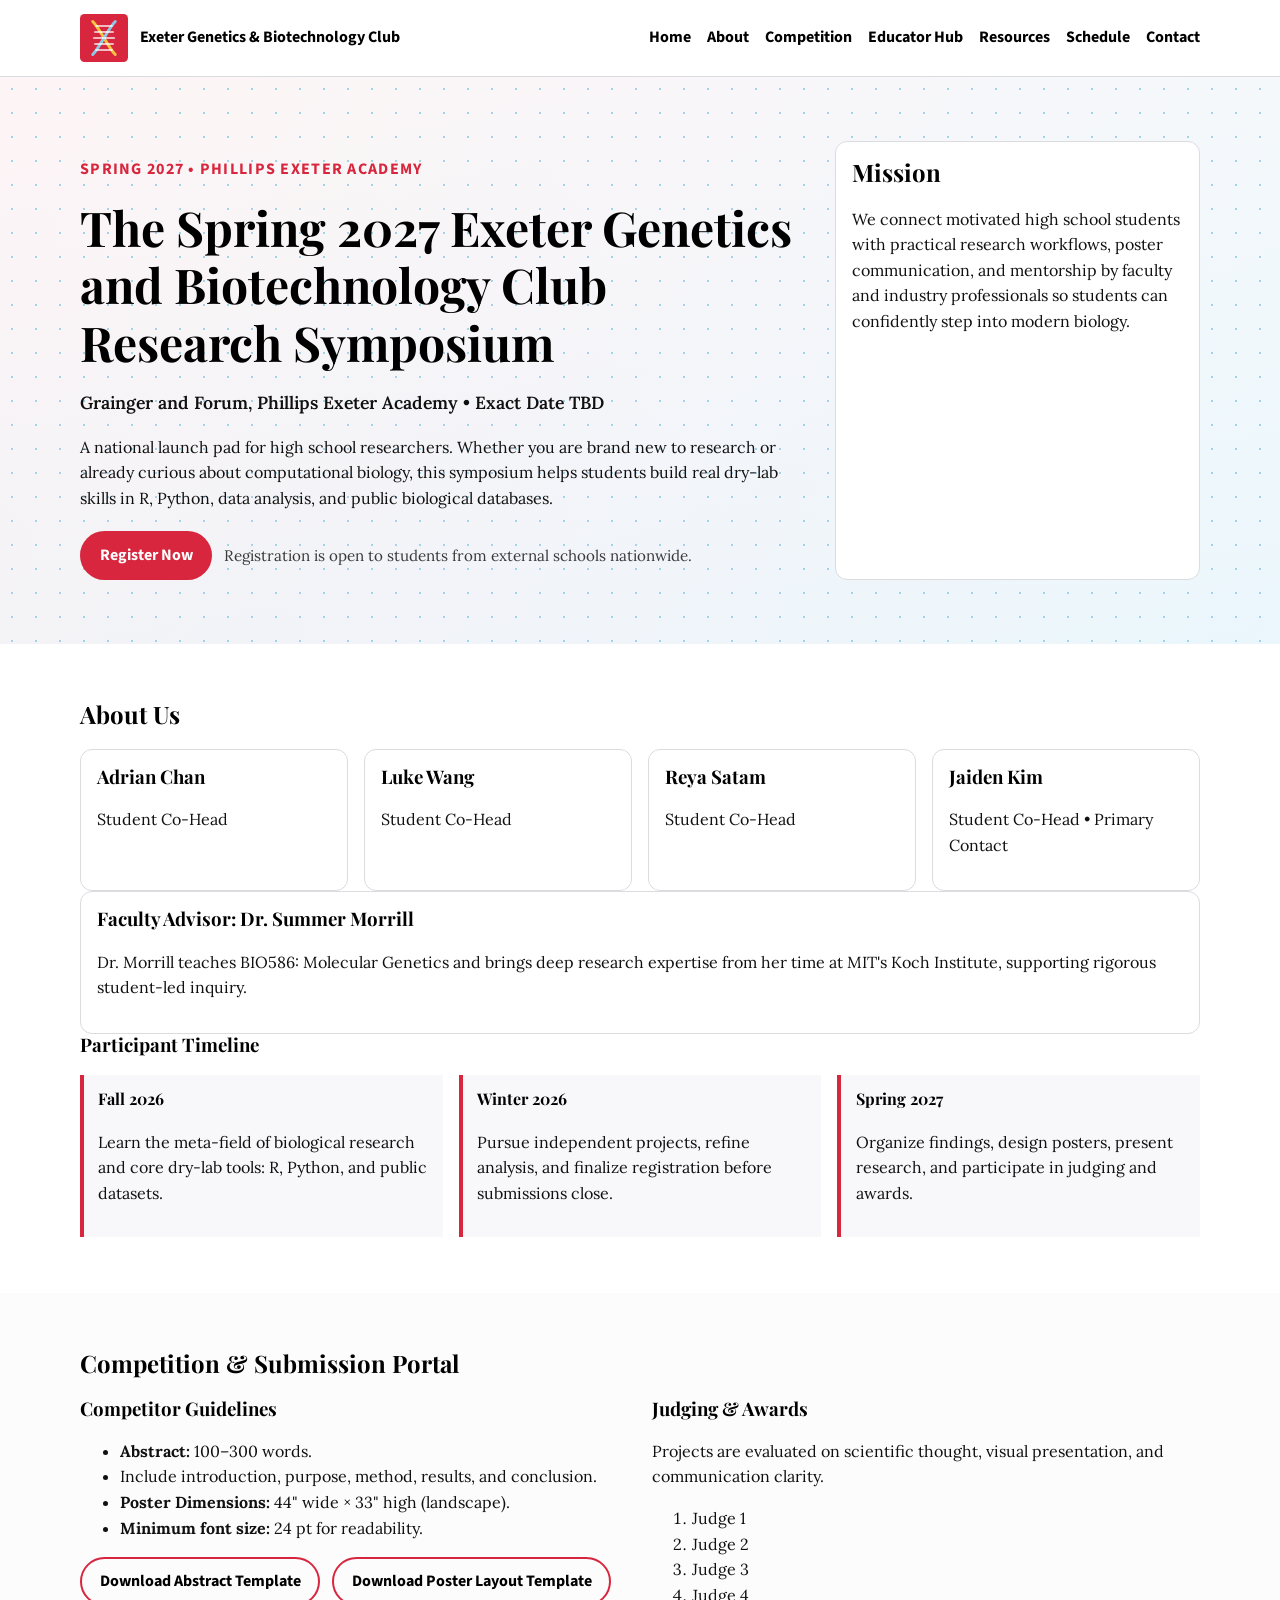
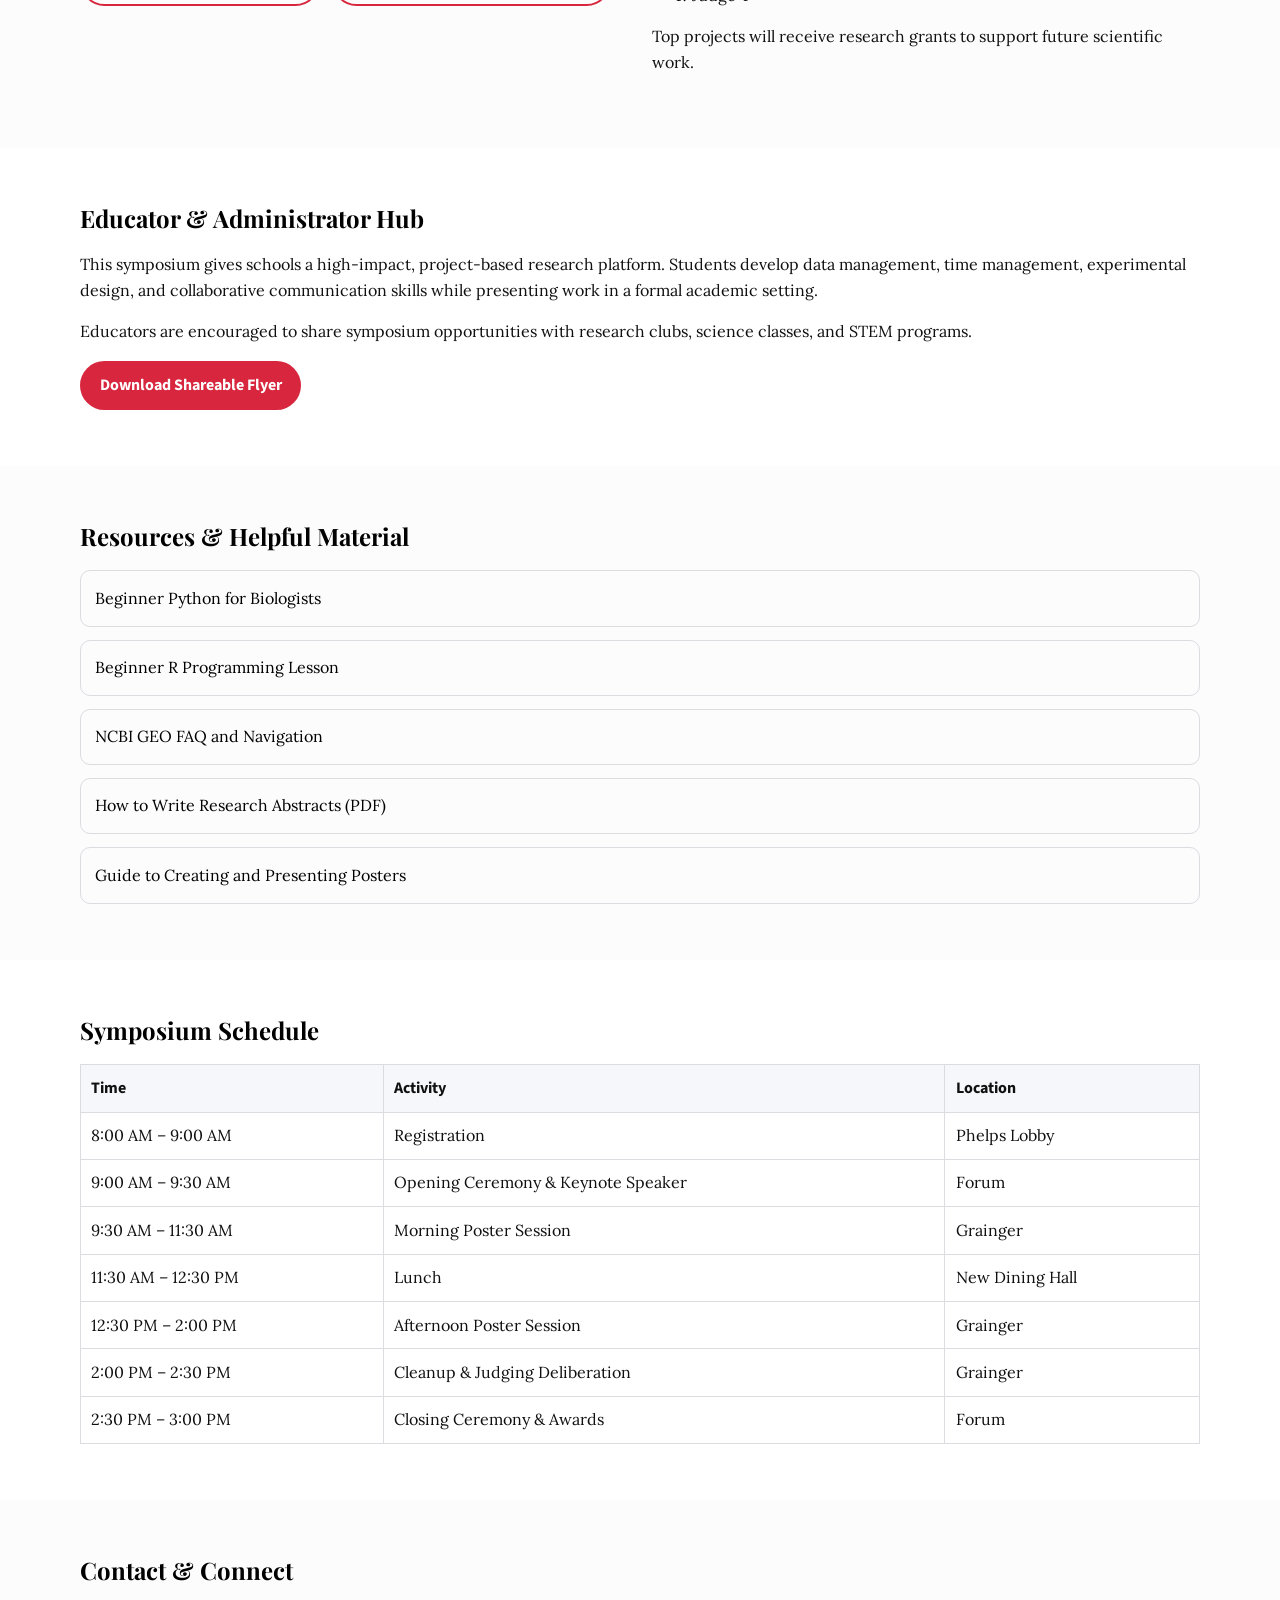
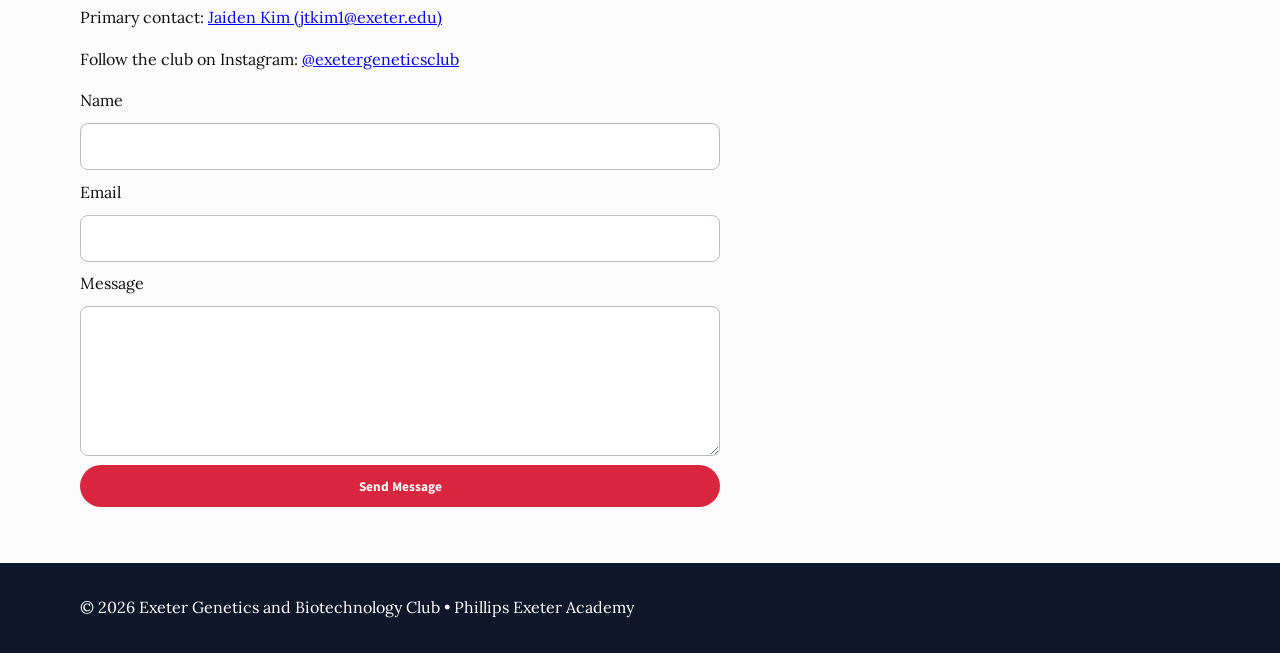
==== index.html @ 57d0a927 "Build complete symposium website for Spring 2027" ====
<!DOCTYPE html>
<html lang="en">
  <head>
    <meta charset="UTF-8" />
    <meta name="viewport" content="width=device-width, initial-scale=1.0" />
    <title>Exeter Genetics & Biotechnology Club Symposium 2027</title>
    <meta
      name="description"
      content="Official site for the Spring 2027 Exeter Genetics and Biotechnology Club Research Symposium at Phillips Exeter Academy."
    />
    <link rel="preconnect" href="https://fonts.googleapis.com" />
    <link rel="preconnect" href="https://fonts.gstatic.com" crossorigin />
    <link
      href="https://fonts.googleapis.com/css2?family=Playfair+Display:wght@600;700;800&family=Source+Sans+3:wght@600;700&family=Lora:wght@400;500;600&display=swap"
      rel="stylesheet"
    />
    <link rel="stylesheet" href="styles.css" />
  </head>
  <body>
    <header class="site-header" id="top">
      <div class="container nav-wrap">
        <a class="brand" href="#top">
          <img src="assets/club-logo.svg" alt="Exeter Genetics and Biotechnology Club logo" />
          <span>Exeter Genetics & Biotechnology Club</span>
        </a>
        <button class="menu-toggle" aria-expanded="false" aria-controls="site-nav">Menu</button>
        <nav id="site-nav" class="site-nav" aria-label="Main navigation">
          <a href="#home">Home</a>
          <a href="#about">About</a>
          <a href="#submission">Competition</a>
          <a href="#educators">Educator Hub</a>
          <a href="#resources">Resources</a>
          <a href="#schedule">Schedule</a>
          <a href="#contact">Contact</a>
        </nav>
      </div>
    </header>

    <main>
      <section id="home" class="hero">
        <div class="dna-bg" aria-hidden="true"></div>
        <div class="container hero-grid">
          <div>
            <p class="eyebrow">Spring 2027 • Phillips Exeter Academy</p>
            <h1>The Spring 2027 Exeter Genetics and Biotechnology Club Research Symposium</h1>
            <p class="lead">Grainger and Forum, Phillips Exeter Academy • Exact Date TBD</p>
            <p>
              A national launch pad for high school researchers. Whether you are brand new to research or already curious
              about computational biology, this symposium helps students build real dry-lab skills in R, Python,
              data analysis, and public biological databases.
            </p>
            <div class="cta-row">
              <a class="btn btn-primary" href="#submission">Register Now</a>
              <span class="open-tag">Registration is open to students from external schools nationwide.</span>
            </div>
          </div>
          <aside class="hero-card">
            <h2>Mission</h2>
            <p>
              We connect motivated high school students with practical research workflows, poster communication,
              and mentorship by faculty and industry professionals so students can confidently step into modern biology.
            </p>
          </aside>
        </div>
      </section>

      <section id="about" class="section">
        <div class="container">
          <h2>About Us</h2>
          <div class="cards four">
            <article class="card">
              <h3>Adrian Chan</h3>
              <p>Student Co-Head</p>
            </article>
            <article class="card">
              <h3>Luke Wang</h3>
              <p>Student Co-Head</p>
            </article>
            <article class="card">
              <h3>Reya Satam</h3>
              <p>Student Co-Head</p>
            </article>
            <article class="card">
              <h3>Jaiden Kim</h3>
              <p>Student Co-Head • Primary Contact</p>
            </article>
          </div>
          <article class="advisor">
            <h3>Faculty Advisor: Dr. Summer Morrill</h3>
            <p>
              Dr. Morrill teaches BIO586: Molecular Genetics and brings deep research expertise from her time at MIT's Koch
              Institute, supporting rigorous student-led inquiry.
            </p>
          </article>

          <h3>Participant Timeline</h3>
          <div class="timeline">
            <article>
              <h4>Fall 2026</h4>
              <p>Learn the meta-field of biological research and core dry-lab tools: R, Python, and public datasets.</p>
            </article>
            <article>
              <h4>Winter 2026</h4>
              <p>Pursue independent projects, refine analysis, and finalize registration before submissions close.</p>
            </article>
            <article>
              <h4>Spring 2027</h4>
              <p>Organize findings, design posters, present research, and participate in judging and awards.</p>
            </article>
          </div>
        </div>
      </section>

      <section id="submission" class="section alt">
        <div class="container">
          <h2>Competition & Submission Portal</h2>
          <div class="grid-two">
            <article>
              <h3>Competitor Guidelines</h3>
              <ul>
                <li><strong>Abstract:</strong> 100–300 words.</li>
                <li>Include introduction, purpose, method, results, and conclusion.</li>
                <li><strong>Poster Dimensions:</strong> 44&quot; wide × 33&quot; high (landscape).</li>
                <li><strong>Minimum font size:</strong> 24 pt for readability.</li>
              </ul>
              <a class="btn btn-outline" href="downloads/abstract-template.md" download>Download Abstract Template</a>
              <a class="btn btn-outline" href="downloads/poster-layout-template.md" download>Download Poster Layout Template</a>
            </article>
            <article>
              <h3>Judging & Awards</h3>
              <p>Projects are evaluated on scientific thought, visual presentation, and communication clarity.</p>
              <ol>
                <li>Judge 1</li>
                <li>Judge 2</li>
                <li>Judge 3</li>
                <li>Judge 4</li>
              </ol>
              <p>Top projects will receive research grants to support future scientific work.</p>
            </article>
          </div>
        </div>
      </section>

      <section id="educators" class="section">
        <div class="container">
          <h2>Educator & Administrator Hub</h2>
          <p>
            This symposium gives schools a high-impact, project-based research platform. Students develop data
            management, time management, experimental design, and collaborative communication skills while presenting work
            in a formal academic setting.
          </p>
          <p>
            Educators are encouraged to share symposium opportunities with research clubs, science classes, and STEM programs.
          </p>
          <a class="btn btn-primary" href="downloads/educator-flyer.txt" download>Download Shareable Flyer</a>
        </div>
      </section>

      <section id="resources" class="section alt">
        <div class="container">
          <h2>Resources & Helpful Material</h2>
          <div class="resource-list">
            <a href="https://www.pythonforbiologists.org/" target="_blank" rel="noreferrer">Beginner Python for Biologists</a>
            <a href="https://bioinformatics.ccr.cancer.gov/docs/rintro/Lesson_1/" target="_blank" rel="noreferrer">Beginner R Programming Lesson</a>
            <a href="https://www.ncbi.nlm.nih.gov/geo/info/faq.html" target="_blank" rel="noreferrer">NCBI GEO FAQ and Navigation</a>
            <a href="https://www.sjsu.edu/writingcenter/docs/handouts/Abstracts.pdf" target="_blank" rel="noreferrer">How to Write Research Abstracts (PDF)</a>
            <a href="https://www.davidsongifted.org/gifted-blog/creating-and-presenting-research-posters/" target="_blank" rel="noreferrer">Guide to Creating and Presenting Posters</a>
          </div>
        </div>
      </section>

      <section id="schedule" class="section">
        <div class="container">
          <h2>Symposium Schedule</h2>
          <div class="table-wrap">
            <table>
              <thead>
                <tr>
                  <th>Time</th>
                  <th>Activity</th>
                  <th>Location</th>
                </tr>
              </thead>
              <tbody>
                <tr><td>8:00 AM – 9:00 AM</td><td>Registration</td><td>Phelps Lobby</td></tr>
                <tr><td>9:00 AM – 9:30 AM</td><td>Opening Ceremony &amp; Keynote Speaker</td><td>Forum</td></tr>
                <tr><td>9:30 AM – 11:30 AM</td><td>Morning Poster Session</td><td>Grainger</td></tr>
                <tr><td>11:30 AM – 12:30 PM</td><td>Lunch</td><td>New Dining Hall</td></tr>
                <tr><td>12:30 PM – 2:00 PM</td><td>Afternoon Poster Session</td><td>Grainger</td></tr>
                <tr><td>2:00 PM – 2:30 PM</td><td>Cleanup &amp; Judging Deliberation</td><td>Grainger</td></tr>
                <tr><td>2:30 PM – 3:00 PM</td><td>Closing Ceremony &amp; Awards</td><td>Forum</td></tr>
              </tbody>
            </table>
          </div>
        </div>
      </section>

      <section id="contact" class="section alt">
        <div class="container">
          <h2>Contact & Connect</h2>
          <p>
            Primary contact: <a href="mailto:jtkim1@exeter.edu">Jaiden Kim (jtkim1@exeter.edu)</a>
          </p>
          <p>
            Follow the club on Instagram:
            <a href="https://www.instagram.com/exetergeneticsclub/" target="_blank" rel="noreferrer">@exetergeneticsclub</a>
          </p>

          <form class="contact-form" action="#" method="post">
            <label for="name">Name</label>
            <input id="name" name="name" type="text" required />

            <label for="email">Email</label>
            <input id="email" name="email" type="email" required />

            <label for="message">Message</label>
            <textarea id="message" name="message" rows="5" required></textarea>

            <button class="btn btn-primary" type="submit">Send Message</button>
          </form>
        </div>
      </section>
    </main>

    <footer class="site-footer">
      <div class="container">
        <p>© 2026 Exeter Genetics and Biotechnology Club • Phillips Exeter Academy</p>
      </div>
    </footer>

    <script src="script.js"></script>
  </body>
</html>
---- styles.css ----
:root {
  --red: #d7263d;
  --light-blue: #8ecae6;
  --text: #101010;
  --muted: #3a3a3a;
  --bg: #ffffff;
  --card: #f8f8fa;
  --border: #dadce0;
}

* {
  box-sizing: border-box;
}

body {
  margin: 0;
  color: var(--text);
  background: var(--bg);
  font-family: 'Lora', Georgia, serif;
  line-height: 1.6;
}

h1,
h2,
h3,
h4 {
  margin-top: 0;
  color: #000;
  font-family: 'Playfair Display', Georgia, serif;
  line-height: 1.2;
}

.container {
  width: min(1120px, 92%);
  margin: 0 auto;
}

.site-header {
  position: sticky;
  top: 0;
  z-index: 999;
  background: #fff;
  border-bottom: 1px solid var(--border);
}

.nav-wrap {
  min-height: 76px;
  display: flex;
  align-items: center;
  justify-content: space-between;
  gap: 1rem;
}

.brand {
  display: flex;
  align-items: center;
  gap: 0.75rem;
  color: #000;
  text-decoration: none;
  font-family: 'Source Sans 3', Arial, sans-serif;
  font-weight: 700;
}

.brand img {
  width: 48px;
  height: 48px;
}

.site-nav {
  display: flex;
  gap: 1rem;
  flex-wrap: wrap;
}

.site-nav a {
  font-family: 'Source Sans 3', Arial, sans-serif;
  color: #000;
  text-decoration: none;
  font-weight: 700;
}

.menu-toggle {
  display: none;
}

.hero {
  background: linear-gradient(170deg, #fff 10%, #f4fbff 100%);
  padding: 4rem 0;
  position: relative;
  overflow: clip;
}

.dna-bg {
  position: absolute;
  inset: 0;
  background-image: radial-gradient(var(--light-blue) 1px, transparent 1px),
    linear-gradient(120deg, rgba(215, 38, 61, 0.06), rgba(142, 202, 230, 0.1));
  background-size: 24px 24px, cover;
  opacity: 0.8;
  pointer-events: none;
}

.hero-grid {
  position: relative;
  display: grid;
  grid-template-columns: 2fr 1fr;
  gap: 1.5rem;
}

.eyebrow {
  color: var(--red);
  font-family: 'Source Sans 3', Arial, sans-serif;
  text-transform: uppercase;
  letter-spacing: 0.08em;
  font-weight: 700;
}

h1 {
  font-size: clamp(2rem, 4vw, 3rem);
  margin-bottom: 0.5rem;
}

.lead {
  font-size: 1.1rem;
  font-weight: 600;
}

.cta-row {
  display: flex;
  flex-wrap: wrap;
  align-items: center;
  gap: 0.75rem;
  margin-top: 1.25rem;
}

.open-tag {
  font-size: 0.95rem;
  color: var(--muted);
}

.hero-card,
.card,
.advisor {
  border: 1px solid var(--border);
  background: #fff;
  border-radius: 12px;
  padding: 1rem;
}

.section {
  padding: 3.5rem 0;
}

.alt {
  background: #fcfcfd;
}

.cards {
  display: grid;
  gap: 1rem;
}

.cards.four {
  grid-template-columns: repeat(4, minmax(0, 1fr));
}

.timeline {
  margin-top: 1rem;
  display: grid;
  gap: 1rem;
  grid-template-columns: repeat(3, minmax(0, 1fr));
}

.timeline article {
  background: var(--card);
  border-left: 4px solid var(--red);
  padding: 0.9rem;
}

.grid-two {
  display: grid;
  grid-template-columns: repeat(2, minmax(0, 1fr));
  gap: 1.5rem;
}

.btn {
  display: inline-block;
  font-family: 'Source Sans 3', Arial, sans-serif;
  font-weight: 700;
  text-decoration: none;
  border-radius: 999px;
  padding: 0.6rem 1.1rem;
  border: 2px solid transparent;
  cursor: pointer;
}

.btn-primary {
  background: var(--red);
  color: #fff;
}

.btn-primary:hover,
.btn-primary:focus-visible {
  background: #b61f31;
}

.btn-outline {
  border-color: var(--red);
  color: #000;
  margin-right: 0.5rem;
  margin-bottom: 0.5rem;
}

.resource-list {
  display: grid;
  gap: 0.8rem;
}

.resource-list a {
  border: 1px solid var(--border);
  padding: 0.9rem;
  border-radius: 10px;
  color: #000;
  text-decoration: none;
}

.table-wrap {
  overflow-x: auto;
}

table {
  width: 100%;
  border-collapse: collapse;
}

th,
td {
  border: 1px solid var(--border);
  padding: 0.65rem;
  text-align: left;
}

th {
  background: #f5f7fa;
  font-family: 'Source Sans 3', Arial, sans-serif;
}

.contact-form {
  margin-top: 1rem;
  display: grid;
  gap: 0.6rem;
  max-width: 640px;
}

input,
textarea {
  border: 1px solid #b8bdc7;
  border-radius: 8px;
  padding: 0.6rem;
  font: inherit;
}

.site-footer {
  background: #0f172a;
  color: #fff;
  padding: 1rem 0;
}

@media (max-width: 900px) {
  .hero-grid,
  .grid-two,
  .timeline,
  .cards.four {
    grid-template-columns: 1fr;
  }

  .menu-toggle {
    display: block;
    border: 1px solid var(--border);
    background: #fff;
    border-radius: 8px;
    padding: 0.35rem 0.65rem;
    font-family: 'Source Sans 3', Arial, sans-serif;
    font-weight: 700;
  }

  .site-nav {
    display: none;
    width: 100%;
    flex-direction: column;
    padding-bottom: 0.8rem;
  }

  .site-nav.open {
    display: flex;
  }

  .nav-wrap {
    flex-wrap: wrap;
  }
}
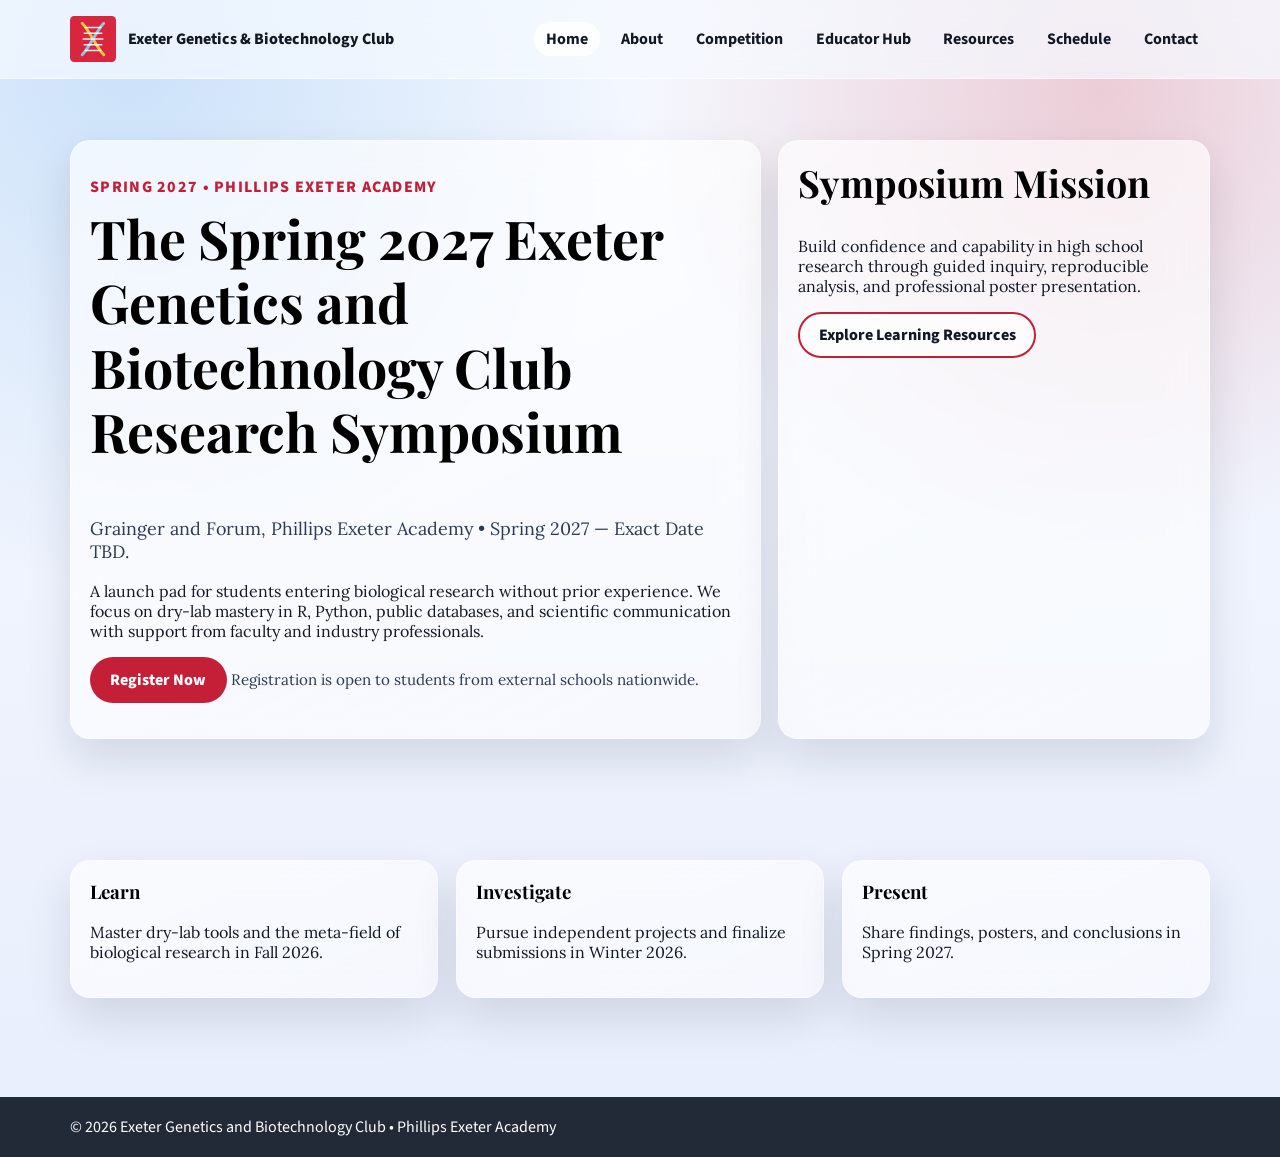
==== commit 46c9d3ac: "Convert symposium site to multi-page liquid-glass design" ====
--- a/index.html
+++ b/index.html
@@ -3,231 +3,54 @@
   <head>
     <meta charset="UTF-8" />
     <meta name="viewport" content="width=device-width, initial-scale=1.0" />
-    <title>Exeter Genetics & Biotechnology Club Symposium 2027</title>
-    <meta
-      name="description"
-      content="Official site for the Spring 2027 Exeter Genetics and Biotechnology Club Research Symposium at Phillips Exeter Academy."
-    />
+    <title>Home | Exeter Genetics Symposium 2027</title>
     <link rel="preconnect" href="https://fonts.googleapis.com" />
     <link rel="preconnect" href="https://fonts.gstatic.com" crossorigin />
-    <link
-      href="https://fonts.googleapis.com/css2?family=Playfair+Display:wght@600;700;800&family=Source+Sans+3:wght@600;700&family=Lora:wght@400;500;600&display=swap"
-      rel="stylesheet"
-    />
+    <link href="https://fonts.googleapis.com/css2?family=Playfair+Display:wght@600;700;800&family=Source+Sans+3:wght@600;700;800&family=Lora:wght@400;500;600&display=swap" rel="stylesheet" />
     <link rel="stylesheet" href="styles.css" />
   </head>
   <body>
-    <header class="site-header" id="top">
+    <header class="site-header">
       <div class="container nav-wrap">
-        <a class="brand" href="#top">
-          <img src="assets/club-logo.svg" alt="Exeter Genetics and Biotechnology Club logo" />
-          <span>Exeter Genetics & Biotechnology Club</span>
-        </a>
+        <a class="brand" href="index.html"><img src="assets/club-logo.svg" alt="Club logo" /><span>Exeter Genetics & Biotechnology Club</span></a>
         <button class="menu-toggle" aria-expanded="false" aria-controls="site-nav">Menu</button>
         <nav id="site-nav" class="site-nav" aria-label="Main navigation">
-          <a href="#home">Home</a>
-          <a href="#about">About</a>
-          <a href="#submission">Competition</a>
-          <a href="#educators">Educator Hub</a>
-          <a href="#resources">Resources</a>
-          <a href="#schedule">Schedule</a>
-          <a href="#contact">Contact</a>
+          <a href="index.html">Home</a><a href="about.html">About</a><a href="competition.html">Competition</a><a href="educators.html">Educator Hub</a><a href="resources.html">Resources</a><a href="schedule.html">Schedule</a><a href="contact.html">Contact</a>
         </nav>
       </div>
     </header>
 
     <main>
-      <section id="home" class="hero">
-        <div class="dna-bg" aria-hidden="true"></div>
+      <section class="page-hero">
         <div class="container hero-grid">
-          <div>
+          <article class="glass">
             <p class="eyebrow">Spring 2027 • Phillips Exeter Academy</p>
             <h1>The Spring 2027 Exeter Genetics and Biotechnology Club Research Symposium</h1>
-            <p class="lead">Grainger and Forum, Phillips Exeter Academy • Exact Date TBD</p>
+            <p class="subtitle">Grainger and Forum, Phillips Exeter Academy • Spring 2027 — Exact Date TBD.</p>
+            <p>A launch pad for students entering biological research without prior experience. We focus on dry-lab mastery in R, Python, public databases, and scientific communication with support from faculty and industry professionals.</p>
             <p>
-              A national launch pad for high school researchers. Whether you are brand new to research or already curious
-              about computational biology, this symposium helps students build real dry-lab skills in R, Python,
-              data analysis, and public biological databases.
+              <a class="btn btn-primary" href="competition.html">Register Now</a>
+              <span class="note">Registration is open to students from external schools nationwide.</span>
             </p>
-            <div class="cta-row">
-              <a class="btn btn-primary" href="#submission">Register Now</a>
-              <span class="open-tag">Registration is open to students from external schools nationwide.</span>
-            </div>
-          </div>
-          <aside class="hero-card">
-            <h2>Mission</h2>
-            <p>
-              We connect motivated high school students with practical research workflows, poster communication,
-              and mentorship by faculty and industry professionals so students can confidently step into modern biology.
-            </p>
+          </article>
+          <aside class="glass">
+            <h2>Symposium Mission</h2>
+            <p>Build confidence and capability in high school research through guided inquiry, reproducible analysis, and professional poster presentation.</p>
+            <p><a class="btn btn-secondary" href="resources.html">Explore Learning Resources</a></p>
           </aside>
         </div>
       </section>
 
-      <section id="about" class="section">
-        <div class="container">
-          <h2>About Us</h2>
-          <div class="cards four">
-            <article class="card">
-              <h3>Adrian Chan</h3>
-              <p>Student Co-Head</p>
-            </article>
-            <article class="card">
-              <h3>Luke Wang</h3>
-              <p>Student Co-Head</p>
-            </article>
-            <article class="card">
-              <h3>Reya Satam</h3>
-              <p>Student Co-Head</p>
-            </article>
-            <article class="card">
-              <h3>Jaiden Kim</h3>
-              <p>Student Co-Head • Primary Contact</p>
-            </article>
-          </div>
-          <article class="advisor">
-            <h3>Faculty Advisor: Dr. Summer Morrill</h3>
-            <p>
-              Dr. Morrill teaches BIO586: Molecular Genetics and brings deep research expertise from her time at MIT's Koch
-              Institute, supporting rigorous student-led inquiry.
-            </p>
-          </article>
-
-          <h3>Participant Timeline</h3>
-          <div class="timeline">
-            <article>
-              <h4>Fall 2026</h4>
-              <p>Learn the meta-field of biological research and core dry-lab tools: R, Python, and public datasets.</p>
-            </article>
-            <article>
-              <h4>Winter 2026</h4>
-              <p>Pursue independent projects, refine analysis, and finalize registration before submissions close.</p>
-            </article>
-            <article>
-              <h4>Spring 2027</h4>
-              <p>Organize findings, design posters, present research, and participate in judging and awards.</p>
-            </article>
-          </div>
-        </div>
-      </section>
-
-      <section id="submission" class="section alt">
-        <div class="container">
-          <h2>Competition & Submission Portal</h2>
-          <div class="grid-two">
-            <article>
-              <h3>Competitor Guidelines</h3>
-              <ul>
-                <li><strong>Abstract:</strong> 100–300 words.</li>
-                <li>Include introduction, purpose, method, results, and conclusion.</li>
-                <li><strong>Poster Dimensions:</strong> 44&quot; wide × 33&quot; high (landscape).</li>
-                <li><strong>Minimum font size:</strong> 24 pt for readability.</li>
-              </ul>
-              <a class="btn btn-outline" href="downloads/abstract-template.md" download>Download Abstract Template</a>
-              <a class="btn btn-outline" href="downloads/poster-layout-template.md" download>Download Poster Layout Template</a>
-            </article>
-            <article>
-              <h3>Judging & Awards</h3>
-              <p>Projects are evaluated on scientific thought, visual presentation, and communication clarity.</p>
-              <ol>
-                <li>Judge 1</li>
-                <li>Judge 2</li>
-                <li>Judge 3</li>
-                <li>Judge 4</li>
-              </ol>
-              <p>Top projects will receive research grants to support future scientific work.</p>
-            </article>
-          </div>
-        </div>
-      </section>
-
-      <section id="educators" class="section">
-        <div class="container">
-          <h2>Educator & Administrator Hub</h2>
-          <p>
-            This symposium gives schools a high-impact, project-based research platform. Students develop data
-            management, time management, experimental design, and collaborative communication skills while presenting work
-            in a formal academic setting.
-          </p>
-          <p>
-            Educators are encouraged to share symposium opportunities with research clubs, science classes, and STEM programs.
-          </p>
-          <a class="btn btn-primary" href="downloads/educator-flyer.txt" download>Download Shareable Flyer</a>
-        </div>
-      </section>
-
-      <section id="resources" class="section alt">
-        <div class="container">
-          <h2>Resources & Helpful Material</h2>
-          <div class="resource-list">
-            <a href="https://www.pythonforbiologists.org/" target="_blank" rel="noreferrer">Beginner Python for Biologists</a>
-            <a href="https://bioinformatics.ccr.cancer.gov/docs/rintro/Lesson_1/" target="_blank" rel="noreferrer">Beginner R Programming Lesson</a>
-            <a href="https://www.ncbi.nlm.nih.gov/geo/info/faq.html" target="_blank" rel="noreferrer">NCBI GEO FAQ and Navigation</a>
-            <a href="https://www.sjsu.edu/writingcenter/docs/handouts/Abstracts.pdf" target="_blank" rel="noreferrer">How to Write Research Abstracts (PDF)</a>
-            <a href="https://www.davidsongifted.org/gifted-blog/creating-and-presenting-research-posters/" target="_blank" rel="noreferrer">Guide to Creating and Presenting Posters</a>
-          </div>
-        </div>
-      </section>
-
-      <section id="schedule" class="section">
-        <div class="container">
-          <h2>Symposium Schedule</h2>
-          <div class="table-wrap">
-            <table>
-              <thead>
-                <tr>
-                  <th>Time</th>
-                  <th>Activity</th>
-                  <th>Location</th>
-                </tr>
-              </thead>
-              <tbody>
-                <tr><td>8:00 AM – 9:00 AM</td><td>Registration</td><td>Phelps Lobby</td></tr>
-                <tr><td>9:00 AM – 9:30 AM</td><td>Opening Ceremony &amp; Keynote Speaker</td><td>Forum</td></tr>
-                <tr><td>9:30 AM – 11:30 AM</td><td>Morning Poster Session</td><td>Grainger</td></tr>
-                <tr><td>11:30 AM – 12:30 PM</td><td>Lunch</td><td>New Dining Hall</td></tr>
-                <tr><td>12:30 PM – 2:00 PM</td><td>Afternoon Poster Session</td><td>Grainger</td></tr>
-                <tr><td>2:00 PM – 2:30 PM</td><td>Cleanup &amp; Judging Deliberation</td><td>Grainger</td></tr>
-                <tr><td>2:30 PM – 3:00 PM</td><td>Closing Ceremony &amp; Awards</td><td>Forum</td></tr>
-              </tbody>
-            </table>
-          </div>
-        </div>
-      </section>
-
-      <section id="contact" class="section alt">
-        <div class="container">
-          <h2>Contact & Connect</h2>
-          <p>
-            Primary contact: <a href="mailto:jtkim1@exeter.edu">Jaiden Kim (jtkim1@exeter.edu)</a>
-          </p>
-          <p>
-            Follow the club on Instagram:
-            <a href="https://www.instagram.com/exetergeneticsclub/" target="_blank" rel="noreferrer">@exetergeneticsclub</a>
-          </p>
-
-          <form class="contact-form" action="#" method="post">
-            <label for="name">Name</label>
-            <input id="name" name="name" type="text" required />
-
-            <label for="email">Email</label>
-            <input id="email" name="email" type="email" required />
-
-            <label for="message">Message</label>
-            <textarea id="message" name="message" rows="5" required></textarea>
-
-            <button class="btn btn-primary" type="submit">Send Message</button>
-          </form>
+      <section class="section">
+        <div class="container grid-three">
+          <article class="glass"><h3>Learn</h3><p>Master dry-lab tools and the meta-field of biological research in Fall 2026.</p></article>
+          <article class="glass"><h3>Investigate</h3><p>Pursue independent projects and finalize submissions in Winter 2026.</p></article>
+          <article class="glass"><h3>Present</h3><p>Share findings, posters, and conclusions in Spring 2027.</p></article>
         </div>
       </section>
     </main>
 
-    <footer class="site-footer">
-      <div class="container">
-        <p>© 2026 Exeter Genetics and Biotechnology Club • Phillips Exeter Academy</p>
-      </div>
-    </footer>
-
+    <footer class="site-footer"><div class="container">© 2026 Exeter Genetics and Biotechnology Club • Phillips Exeter Academy</div></footer>
     <script src="script.js"></script>
   </body>
 </html>
--- a/styles.css
+++ b/styles.css
@@ -1,53 +1,56 @@
 :root {
-  --red: #d7263d;
-  --light-blue: #8ecae6;
-  --text: #101010;
-  --muted: #3a3a3a;
-  --bg: #ffffff;
-  --card: #f8f8fa;
-  --border: #dadce0;
-}
-
-* {
-  box-sizing: border-box;
-}
+  --bg: #f6f9ff;
+  --bg-deep: #e8eefc;
+  --glass: rgba(255, 255, 255, 0.52);
+  --glass-strong: rgba(255, 255, 255, 0.68);
+  --border: rgba(255, 255, 255, 0.55);
+  --shadow: 0 20px 45px rgba(15, 23, 42, 0.12);
+  --text: #121826;
+  --muted: #2b3a55;
+  --red: #c51f38;
+  --red-dark: #9f1a2d;
+  --blue: #7db7ef;
+  --heading: 'Playfair Display', Georgia, serif;
+  --sans: 'Source Sans 3', Arial, sans-serif;
+  --body: 'Lora', Georgia, serif;
+}
+
+* { box-sizing: border-box; }
+
+html, body { margin: 0; padding: 0; }
 
 body {
-  margin: 0;
+  font-family: var(--body);
   color: var(--text);
-  background: var(--bg);
-  font-family: 'Lora', Georgia, serif;
-  line-height: 1.6;
-}
-
-h1,
-h2,
-h3,
-h4 {
-  margin-top: 0;
-  color: #000;
-  font-family: 'Playfair Display', Georgia, serif;
-  line-height: 1.2;
-}
+  background:
+    radial-gradient(circle at 10% 5%, rgba(125, 183, 239, 0.35), transparent 33%),
+    radial-gradient(circle at 86% 8%, rgba(197, 31, 56, 0.2), transparent 30%),
+    linear-gradient(180deg, var(--bg) 0%, var(--bg-deep) 100%);
+  min-height: 100vh;
+}
+
+a { color: inherit; }
 
 .container {
-  width: min(1120px, 92%);
+  width: min(1140px, 92vw);
   margin: 0 auto;
 }
 
 .site-header {
   position: sticky;
   top: 0;
-  z-index: 999;
-  background: #fff;
-  border-bottom: 1px solid var(--border);
+  z-index: 1000;
+  backdrop-filter: blur(16px);
+  -webkit-backdrop-filter: blur(16px);
+  background: rgba(246, 249, 255, 0.7);
+  border-bottom: 1px solid rgba(255, 255, 255, 0.6);
 }
 
 .nav-wrap {
-  min-height: 76px;
   display: flex;
   align-items: center;
   justify-content: space-between;
+  min-height: 78px;
   gap: 1rem;
 }
 
@@ -55,247 +58,193 @@
   display: flex;
   align-items: center;
   gap: 0.75rem;
-  color: #000;
   text-decoration: none;
-  font-family: 'Source Sans 3', Arial, sans-serif;
-  font-weight: 700;
-}
-
-.brand img {
-  width: 48px;
-  height: 48px;
-}
+  font-family: var(--sans);
+  font-weight: 800;
+}
+
+.brand img { width: 46px; height: 46px; }
 
 .site-nav {
   display: flex;
-  gap: 1rem;
+  gap: 0.55rem;
   flex-wrap: wrap;
 }
 
 .site-nav a {
-  font-family: 'Source Sans 3', Arial, sans-serif;
-  color: #000;
+  font-family: var(--sans);
+  font-weight: 700;
   text-decoration: none;
-  font-weight: 700;
+  padding: 0.4rem 0.75rem;
+  border-radius: 999px;
+}
+
+.site-nav a:hover,
+.site-nav a.active {
+  background: rgba(255, 255, 255, 0.75);
+  box-shadow: inset 0 0 0 1px rgba(255, 255, 255, 0.9);
 }
 
 .menu-toggle {
   display: none;
-}
-
-.hero {
-  background: linear-gradient(170deg, #fff 10%, #f4fbff 100%);
-  padding: 4rem 0;
-  position: relative;
-  overflow: clip;
-}
-
-.dna-bg {
-  position: absolute;
-  inset: 0;
-  background-image: radial-gradient(var(--light-blue) 1px, transparent 1px),
-    linear-gradient(120deg, rgba(215, 38, 61, 0.06), rgba(142, 202, 230, 0.1));
-  background-size: 24px 24px, cover;
-  opacity: 0.8;
-  pointer-events: none;
-}
-
-.hero-grid {
-  position: relative;
-  display: grid;
-  grid-template-columns: 2fr 1fr;
-  gap: 1.5rem;
-}
+  background: rgba(255, 255, 255, 0.75);
+  border: 1px solid rgba(255, 255, 255, 0.8);
+  border-radius: 10px;
+  font-family: var(--sans);
+  font-weight: 700;
+  padding: 0.4rem 0.65rem;
+}
+
+.page-hero,
+.section {
+  padding: 3.8rem 0;
+}
+
+h1, h2, h3, h4 {
+  font-family: var(--heading);
+  color: #000;
+  margin-top: 0;
+  line-height: 1.2;
+}
+
+h1 { font-size: clamp(2rem, 4.2vw, 3.35rem); }
+h2 { font-size: clamp(1.6rem, 3vw, 2.35rem); }
 
 .eyebrow {
-  color: var(--red);
-  font-family: 'Source Sans 3', Arial, sans-serif;
+  font-family: var(--sans);
   text-transform: uppercase;
   letter-spacing: 0.08em;
-  font-weight: 700;
-}
-
-h1 {
-  font-size: clamp(2rem, 4vw, 3rem);
+  color: var(--red);
+  font-weight: 800;
   margin-bottom: 0.5rem;
 }
 
-.lead {
-  font-size: 1.1rem;
-  font-weight: 600;
-}
-
-.cta-row {
-  display: flex;
-  flex-wrap: wrap;
-  align-items: center;
-  gap: 0.75rem;
-  margin-top: 1.25rem;
-}
-
-.open-tag {
-  font-size: 0.95rem;
+.subtitle {
   color: var(--muted);
-}
-
-.hero-card,
-.card,
-.advisor {
+  font-size: 1.12rem;
+  max-width: 72ch;
+}
+
+.glass {
+  background: linear-gradient(155deg, var(--glass-strong), var(--glass));
   border: 1px solid var(--border);
-  background: #fff;
-  border-radius: 12px;
-  padding: 1rem;
-}
-
-.section {
-  padding: 3.5rem 0;
-}
-
-.alt {
-  background: #fcfcfd;
-}
-
-.cards {
+  border-radius: 20px;
+  box-shadow: var(--shadow);
+  backdrop-filter: blur(18px);
+  -webkit-backdrop-filter: blur(18px);
+  padding: 1.2rem;
+}
+
+.hero-grid,
+.grid-two,
+.grid-three,
+.grid-four {
   display: grid;
-  gap: 1rem;
-}
-
-.cards.four {
-  grid-template-columns: repeat(4, minmax(0, 1fr));
-}
-
-.timeline {
-  margin-top: 1rem;
-  display: grid;
-  gap: 1rem;
-  grid-template-columns: repeat(3, minmax(0, 1fr));
-}
-
-.timeline article {
-  background: var(--card);
-  border-left: 4px solid var(--red);
-  padding: 0.9rem;
-}
-
-.grid-two {
-  display: grid;
-  grid-template-columns: repeat(2, minmax(0, 1fr));
-  gap: 1.5rem;
-}
+  gap: 1.1rem;
+}
+
+.hero-grid { grid-template-columns: 1.6fr 1fr; }
+.grid-two { grid-template-columns: repeat(2, minmax(0, 1fr)); }
+.grid-three { grid-template-columns: repeat(3, minmax(0, 1fr)); }
+.grid-four { grid-template-columns: repeat(4, minmax(0, 1fr)); }
 
 .btn {
   display: inline-block;
-  font-family: 'Source Sans 3', Arial, sans-serif;
-  font-weight: 700;
   text-decoration: none;
+  font-family: var(--sans);
+  font-weight: 800;
   border-radius: 999px;
-  padding: 0.6rem 1.1rem;
+  padding: 0.62rem 1.14rem;
   border: 2px solid transparent;
-  cursor: pointer;
 }
 
 .btn-primary {
   background: var(--red);
   color: #fff;
 }
-
-.btn-primary:hover,
-.btn-primary:focus-visible {
-  background: #b61f31;
-}
-
-.btn-outline {
+.btn-primary:hover { background: var(--red-dark); }
+
+.btn-secondary {
   border-color: var(--red);
-  color: #000;
-  margin-right: 0.5rem;
-  margin-bottom: 0.5rem;
-}
-
-.resource-list {
-  display: grid;
-  gap: 0.8rem;
-}
-
-.resource-list a {
-  border: 1px solid var(--border);
-  padding: 0.9rem;
-  border-radius: 10px;
-  color: #000;
-  text-decoration: none;
-}
-
-.table-wrap {
-  overflow-x: auto;
-}
+  background: rgba(255, 255, 255, 0.6);
+}
+
+.list-clean {
+  margin: 0;
+  padding-left: 1.2rem;
+}
+
+.timeline {
+  border-left: 4px solid var(--red);
+  padding-left: 1rem;
+  margin: 0;
+}
+.timeline article { margin-bottom: 1rem; }
+.timeline article:last-child { margin-bottom: 0; }
+
+.table-wrap { overflow-x: auto; }
 
 table {
   width: 100%;
   border-collapse: collapse;
-}
-
-th,
-td {
-  border: 1px solid var(--border);
+  background: rgba(255, 255, 255, 0.68);
+  border-radius: 12px;
+  overflow: hidden;
+}
+
+th, td {
+  border: 1px solid rgba(255, 255, 255, 0.85);
+  padding: 0.72rem;
+  text-align: left;
+}
+
+th {
+  font-family: var(--sans);
+  background: rgba(125, 183, 239, 0.2);
+}
+
+.contact-form {
+  display: grid;
+  gap: 0.55rem;
+  max-width: 700px;
+}
+
+input, textarea {
+  border: 1px solid rgba(28, 36, 58, 0.24);
+  border-radius: 10px;
   padding: 0.65rem;
-  text-align: left;
-}
-
-th {
-  background: #f5f7fa;
-  font-family: 'Source Sans 3', Arial, sans-serif;
-}
-
-.contact-form {
-  margin-top: 1rem;
-  display: grid;
-  gap: 0.6rem;
-  max-width: 640px;
-}
-
-input,
-textarea {
-  border: 1px solid #b8bdc7;
-  border-radius: 8px;
-  padding: 0.6rem;
   font: inherit;
+  background: rgba(255, 255, 255, 0.82);
 }
 
 .site-footer {
-  background: #0f172a;
+  margin-top: 2.4rem;
+  padding: 1.2rem 0;
+  background: rgba(18, 24, 38, 0.92);
   color: #fff;
-  padding: 1rem 0;
-}
-
-@media (max-width: 900px) {
+  font-family: var(--sans);
+}
+
+.note {
+  color: var(--muted);
+  font-size: 0.95rem;
+}
+
+@media (max-width: 980px) {
   .hero-grid,
   .grid-two,
-  .timeline,
-  .cards.four {
+  .grid-three,
+  .grid-four {
     grid-template-columns: 1fr;
   }
 
-  .menu-toggle {
-    display: block;
-    border: 1px solid var(--border);
-    background: #fff;
-    border-radius: 8px;
-    padding: 0.35rem 0.65rem;
-    font-family: 'Source Sans 3', Arial, sans-serif;
-    font-weight: 700;
-  }
-
+  .menu-toggle { display: block; }
   .site-nav {
     display: none;
     width: 100%;
     flex-direction: column;
     padding-bottom: 0.8rem;
   }
-
-  .site-nav.open {
-    display: flex;
-  }
-
-  .nav-wrap {
-    flex-wrap: wrap;
-  }
-}
+  .site-nav.open { display: flex; }
+  .nav-wrap { flex-wrap: wrap; }
+}
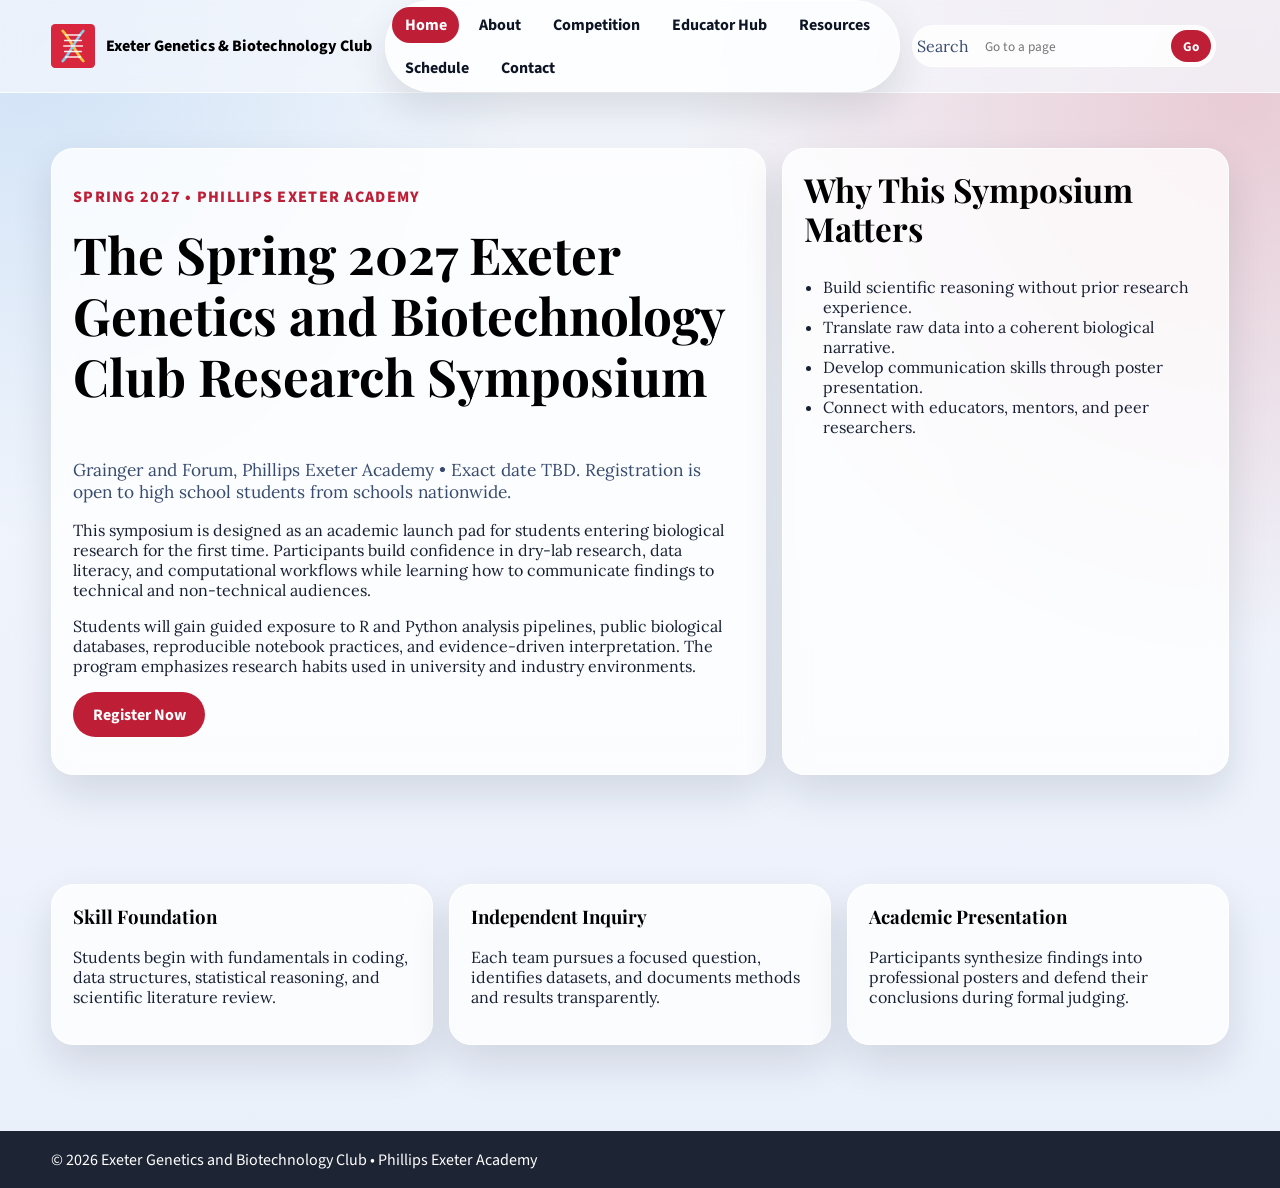
==== commit 57215360: "Polish academic redesign with pill nav and site search" ====
--- a/index.html
+++ b/index.html
@@ -12,44 +12,50 @@
   <body>
     <header class="site-header">
       <div class="container nav-wrap">
-        <a class="brand" href="index.html"><img src="assets/club-logo.svg" alt="Club logo" /><span>Exeter Genetics & Biotechnology Club</span></a>
-        <button class="menu-toggle" aria-expanded="false" aria-controls="site-nav">Menu</button>
+        <a class="brand" href="index.html"><img src="assets/club-logo.svg" alt="Exeter Genetics Club logo" /><span>Exeter Genetics & Biotechnology Club</span></a>
         <nav id="site-nav" class="site-nav" aria-label="Main navigation">
           <a href="index.html">Home</a><a href="about.html">About</a><a href="competition.html">Competition</a><a href="educators.html">Educator Hub</a><a href="resources.html">Resources</a><a href="schedule.html">Schedule</a><a href="contact.html">Contact</a>
         </nav>
+        <form class="site-search" aria-label="Site search">
+          <label for="site-search-input" class="note">Search</label>
+          <input id="site-search-input" list="site-pages" placeholder="Go to a page" />
+          <datalist id="site-pages"><option value="Home"></option><option value="About"></option><option value="Competition"></option><option value="Educators"></option><option value="Resources"></option><option value="Schedule"></option><option value="Contact"></option></datalist>
+          <button type="submit">Go</button>
+        </form>
+        <button class="menu-toggle" aria-expanded="false" aria-controls="site-nav">Menu</button>
       </div>
     </header>
-
     <main>
       <section class="page-hero">
         <div class="container hero-grid">
           <article class="glass">
             <p class="eyebrow">Spring 2027 • Phillips Exeter Academy</p>
             <h1>The Spring 2027 Exeter Genetics and Biotechnology Club Research Symposium</h1>
-            <p class="subtitle">Grainger and Forum, Phillips Exeter Academy • Spring 2027 — Exact Date TBD.</p>
-            <p>A launch pad for students entering biological research without prior experience. We focus on dry-lab mastery in R, Python, public databases, and scientific communication with support from faculty and industry professionals.</p>
-            <p>
-              <a class="btn btn-primary" href="competition.html">Register Now</a>
-              <span class="note">Registration is open to students from external schools nationwide.</span>
-            </p>
+            <p class="subtitle">Grainger and Forum, Phillips Exeter Academy • Exact date TBD. Registration is open to high school students from schools nationwide.</p>
+            <p>This symposium is designed as an academic launch pad for students entering biological research for the first time. Participants build confidence in dry-lab research, data literacy, and computational workflows while learning how to communicate findings to technical and non-technical audiences.</p>
+            <p>Students will gain guided exposure to R and Python analysis pipelines, public biological databases, reproducible notebook practices, and evidence-driven interpretation. The program emphasizes research habits used in university and industry environments.</p>
+            <p><a class="btn btn-primary" href="competition.html">Register Now</a></p>
           </article>
           <aside class="glass">
-            <h2>Symposium Mission</h2>
-            <p>Build confidence and capability in high school research through guided inquiry, reproducible analysis, and professional poster presentation.</p>
-            <p><a class="btn btn-secondary" href="resources.html">Explore Learning Resources</a></p>
+            <h2>Why This Symposium Matters</h2>
+            <ul class="list-clean">
+              <li>Build scientific reasoning without prior research experience.</li>
+              <li>Translate raw data into a coherent biological narrative.</li>
+              <li>Develop communication skills through poster presentation.</li>
+              <li>Connect with educators, mentors, and peer researchers.</li>
+            </ul>
           </aside>
         </div>
       </section>
 
       <section class="section">
         <div class="container grid-three">
-          <article class="glass"><h3>Learn</h3><p>Master dry-lab tools and the meta-field of biological research in Fall 2026.</p></article>
-          <article class="glass"><h3>Investigate</h3><p>Pursue independent projects and finalize submissions in Winter 2026.</p></article>
-          <article class="glass"><h3>Present</h3><p>Share findings, posters, and conclusions in Spring 2027.</p></article>
+          <article class="glass"><h3>Skill Foundation</h3><p>Students begin with fundamentals in coding, data structures, statistical reasoning, and scientific literature review.</p></article>
+          <article class="glass"><h3>Independent Inquiry</h3><p>Each team pursues a focused question, identifies datasets, and documents methods and results transparently.</p></article>
+          <article class="glass"><h3>Academic Presentation</h3><p>Participants synthesize findings into professional posters and defend their conclusions during formal judging.</p></article>
         </div>
       </section>
     </main>
-
     <footer class="site-footer"><div class="container">© 2026 Exeter Genetics and Biotechnology Club • Phillips Exeter Academy</div></footer>
     <script src="script.js"></script>
   </body>
--- a/styles.css
+++ b/styles.css
@@ -1,148 +1,152 @@
 :root {
-  --bg: #f6f9ff;
-  --bg-deep: #e8eefc;
-  --glass: rgba(255, 255, 255, 0.52);
-  --glass-strong: rgba(255, 255, 255, 0.68);
-  --border: rgba(255, 255, 255, 0.55);
-  --shadow: 0 20px 45px rgba(15, 23, 42, 0.12);
-  --text: #121826;
-  --muted: #2b3a55;
-  --red: #c51f38;
-  --red-dark: #9f1a2d;
-  --blue: #7db7ef;
+  --bg: #f4f7fc;
+  --bg-accent: #eaf0fb;
+  --glass: rgba(255, 255, 255, 0.78);
+  --border: rgba(255, 255, 255, 0.85);
+  --text: #172033;
+  --muted: #374a70;
+  --red: #be1e36;
+  --red-dark: #99172c;
+  --blue: #7db3ea;
   --heading: 'Playfair Display', Georgia, serif;
   --sans: 'Source Sans 3', Arial, sans-serif;
   --body: 'Lora', Georgia, serif;
+  --shadow: 0 18px 40px rgba(16, 24, 40, 0.12);
 }
 
 * { box-sizing: border-box; }
-
 html, body { margin: 0; padding: 0; }
 
 body {
   font-family: var(--body);
   color: var(--text);
   background:
-    radial-gradient(circle at 10% 5%, rgba(125, 183, 239, 0.35), transparent 33%),
-    radial-gradient(circle at 86% 8%, rgba(197, 31, 56, 0.2), transparent 30%),
-    linear-gradient(180deg, var(--bg) 0%, var(--bg-deep) 100%);
-  min-height: 100vh;
-}
-
-a { color: inherit; }
-
-.container {
-  width: min(1140px, 92vw);
-  margin: 0 auto;
-}
+    radial-gradient(circle at 2% 2%, rgba(125, 179, 234, 0.3), transparent 30%),
+    radial-gradient(circle at 97% 8%, rgba(190, 30, 54, 0.2), transparent 34%),
+    linear-gradient(180deg, var(--bg), var(--bg-accent));
+}
+
+.container { width: min(1180px, 92vw); margin: 0 auto; }
 
 .site-header {
   position: sticky;
   top: 0;
   z-index: 1000;
-  backdrop-filter: blur(16px);
-  -webkit-backdrop-filter: blur(16px);
-  background: rgba(246, 249, 255, 0.7);
-  border-bottom: 1px solid rgba(255, 255, 255, 0.6);
+  backdrop-filter: blur(14px);
+  background: rgba(244, 247, 252, 0.72);
+  border-bottom: 1px solid var(--border);
 }
 
 .nav-wrap {
+  min-height: 86px;
+  display: grid;
+  grid-template-columns: auto 1fr auto auto;
+  align-items: center;
+  gap: 0.8rem;
+}
+
+.brand {
+  display: inline-flex;
+  align-items: center;
+  gap: 0.7rem;
+  font-family: var(--sans);
+  font-weight: 800;
+  text-decoration: none;
+  color: #000;
+}
+.brand img { width: 44px; height: 44px; }
+
+.site-nav {
+  justify-self: center;
+  display: inline-flex;
+  flex-wrap: wrap;
+  gap: 0.4rem;
+  padding: 0.35rem;
+  border-radius: 999px;
+  background: rgba(255, 255, 255, 0.72);
+  border: 1px solid var(--border);
+  box-shadow: var(--shadow);
+}
+
+.site-nav a {
+  text-decoration: none;
+  font-family: var(--sans);
+  font-weight: 700;
+  color: #0d1525;
+  padding: 0.45rem 0.8rem;
+  border-radius: 999px;
+}
+.site-nav a:hover,
+.site-nav a.active {
+  background: var(--red);
+  color: #fff;
+}
+
+.site-search {
   display: flex;
   align-items: center;
-  justify-content: space-between;
-  min-height: 78px;
-  gap: 1rem;
-}
-
-.brand {
-  display: flex;
-  align-items: center;
-  gap: 0.75rem;
-  text-decoration: none;
-  font-family: var(--sans);
-  font-weight: 800;
-}
-
-.brand img { width: 46px; height: 46px; }
-
-.site-nav {
-  display: flex;
-  gap: 0.55rem;
-  flex-wrap: wrap;
-}
-
-.site-nav a {
-  font-family: var(--sans);
-  font-weight: 700;
-  text-decoration: none;
+  gap: 0.4rem;
+  background: rgba(255, 255, 255, 0.82);
+  border: 1px solid var(--border);
+  border-radius: 999px;
+  padding: 0.24rem;
+}
+
+.site-search input {
+  border: none;
+  background: transparent;
+  min-width: 170px;
+  padding: 0.35rem 0.6rem;
+  font-family: var(--sans);
+}
+.site-search input:focus { outline: none; }
+.site-search button {
+  border: none;
+  border-radius: 999px;
+  background: var(--red);
+  color: #fff;
+  font-family: var(--sans);
+  font-weight: 700;
   padding: 0.4rem 0.75rem;
-  border-radius: 999px;
-}
-
-.site-nav a:hover,
-.site-nav a.active {
-  background: rgba(255, 255, 255, 0.75);
-  box-shadow: inset 0 0 0 1px rgba(255, 255, 255, 0.9);
 }
 
 .menu-toggle {
   display: none;
-  background: rgba(255, 255, 255, 0.75);
-  border: 1px solid rgba(255, 255, 255, 0.8);
+  border: 1px solid var(--border);
+  background: #fff;
   border-radius: 10px;
-  font-family: var(--sans);
-  font-weight: 700;
-  padding: 0.4rem 0.65rem;
-}
-
-.page-hero,
-.section {
-  padding: 3.8rem 0;
-}
-
-h1, h2, h3, h4 {
-  font-family: var(--heading);
-  color: #000;
-  margin-top: 0;
-  line-height: 1.2;
-}
-
-h1 { font-size: clamp(2rem, 4.2vw, 3.35rem); }
-h2 { font-size: clamp(1.6rem, 3vw, 2.35rem); }
+  padding: 0.4rem 0.7rem;
+  font-family: var(--sans);
+  font-weight: 700;
+}
+
+.page-hero, .section { padding: 3.4rem 0; }
+h1, h2, h3, h4 { font-family: var(--heading); color: #000; margin-top: 0; line-height: 1.2; }
+h1 { font-size: clamp(2rem, 4vw, 3.2rem); }
+h2 { font-size: clamp(1.5rem, 2.6vw, 2.2rem); }
 
 .eyebrow {
   font-family: var(--sans);
+  font-weight: 800;
   text-transform: uppercase;
   letter-spacing: 0.08em;
   color: var(--red);
-  font-weight: 800;
-  margin-bottom: 0.5rem;
-}
-
-.subtitle {
-  color: var(--muted);
-  font-size: 1.12rem;
-  max-width: 72ch;
-}
+}
+.subtitle { color: var(--muted); font-size: 1.08rem; max-width: 72ch; }
 
 .glass {
-  background: linear-gradient(155deg, var(--glass-strong), var(--glass));
-  border: 1px solid var(--border);
-  border-radius: 20px;
+  background: var(--glass);
+  border: 1px solid var(--border);
+  border-radius: 22px;
   box-shadow: var(--shadow);
-  backdrop-filter: blur(18px);
-  -webkit-backdrop-filter: blur(18px);
-  padding: 1.2rem;
-}
-
-.hero-grid,
-.grid-two,
-.grid-three,
-.grid-four {
+  backdrop-filter: blur(12px);
+  padding: 1.3rem;
+}
+
+.hero-grid, .grid-two, .grid-three, .grid-four {
   display: grid;
-  gap: 1.1rem;
-}
-
+  gap: 1rem;
+}
 .hero-grid { grid-template-columns: 1.6fr 1fr; }
 .grid-two { grid-template-columns: repeat(2, minmax(0, 1fr)); }
 .grid-three { grid-template-columns: repeat(3, minmax(0, 1fr)); }
@@ -152,99 +156,54 @@
   display: inline-block;
   text-decoration: none;
   font-family: var(--sans);
-  font-weight: 800;
-  border-radius: 999px;
-  padding: 0.62rem 1.14rem;
+  font-weight: 700;
+  border-radius: 999px;
   border: 2px solid transparent;
-}
-
-.btn-primary {
-  background: var(--red);
+  padding: 0.6rem 1.1rem;
+}
+.btn-primary { background: var(--red); color: #fff; }
+.btn-primary:hover { background: var(--red-dark); }
+.btn-secondary { border-color: var(--red); background: rgba(255,255,255,0.7); color: #111; }
+
+.list-clean { margin: 0; padding-left: 1.2rem; }
+.note { color: var(--muted); }
+.timeline { border-left: 4px solid var(--red); padding-left: 1rem; }
+.timeline article + article { margin-top: 0.9rem; }
+.table-wrap { overflow-x: auto; }
+
+table { width: 100%; border-collapse: collapse; background: rgba(255,255,255,0.8); }
+th, td { border: 1px solid rgba(255,255,255,0.95); text-align: left; padding: 0.68rem; }
+th { font-family: var(--sans); background: rgba(125, 179, 234, 0.25); }
+
+.site-footer {
+  margin-top: 2rem;
+  background: rgba(16, 24, 40, 0.94);
   color: #fff;
-}
-.btn-primary:hover { background: var(--red-dark); }
-
-.btn-secondary {
-  border-color: var(--red);
-  background: rgba(255, 255, 255, 0.6);
-}
-
-.list-clean {
-  margin: 0;
-  padding-left: 1.2rem;
-}
-
-.timeline {
-  border-left: 4px solid var(--red);
-  padding-left: 1rem;
-  margin: 0;
-}
-.timeline article { margin-bottom: 1rem; }
-.timeline article:last-child { margin-bottom: 0; }
-
-.table-wrap { overflow-x: auto; }
-
-table {
-  width: 100%;
-  border-collapse: collapse;
-  background: rgba(255, 255, 255, 0.68);
-  border-radius: 12px;
-  overflow: hidden;
-}
-
-th, td {
-  border: 1px solid rgba(255, 255, 255, 0.85);
-  padding: 0.72rem;
-  text-align: left;
-}
-
-th {
-  font-family: var(--sans);
-  background: rgba(125, 183, 239, 0.2);
-}
-
-.contact-form {
-  display: grid;
-  gap: 0.55rem;
-  max-width: 700px;
-}
-
-input, textarea {
-  border: 1px solid rgba(28, 36, 58, 0.24);
-  border-radius: 10px;
-  padding: 0.65rem;
-  font: inherit;
-  background: rgba(255, 255, 255, 0.82);
-}
-
-.site-footer {
-  margin-top: 2.4rem;
-  padding: 1.2rem 0;
-  background: rgba(18, 24, 38, 0.92);
-  color: #fff;
-  font-family: var(--sans);
-}
-
-.note {
-  color: var(--muted);
-  font-size: 0.95rem;
-}
-
-@media (max-width: 980px) {
-  .hero-grid,
-  .grid-two,
-  .grid-three,
-  .grid-four {
-    grid-template-columns: 1fr;
+  padding: 1.1rem 0;
+  font-family: var(--sans);
+}
+
+@media (max-width: 1100px) {
+  .nav-wrap {
+    grid-template-columns: auto auto;
+    grid-template-areas:
+      'brand menu'
+      'search search'
+      'nav nav';
   }
-
-  .menu-toggle { display: block; }
+  .brand { grid-area: brand; }
+  .menu-toggle { grid-area: menu; justify-self: end; display: block; }
+  .site-search { grid-area: search; }
   .site-nav {
+    grid-area: nav;
     display: none;
     width: 100%;
-    flex-direction: column;
-    padding-bottom: 0.8rem;
+    border-radius: 16px;
+    justify-content: flex-start;
   }
   .site-nav.open { display: flex; }
-  .nav-wrap { flex-wrap: wrap; }
-}
+}
+
+@media (max-width: 980px) {
+  .hero-grid, .grid-two, .grid-three, .grid-four { grid-template-columns: 1fr; }
+}
